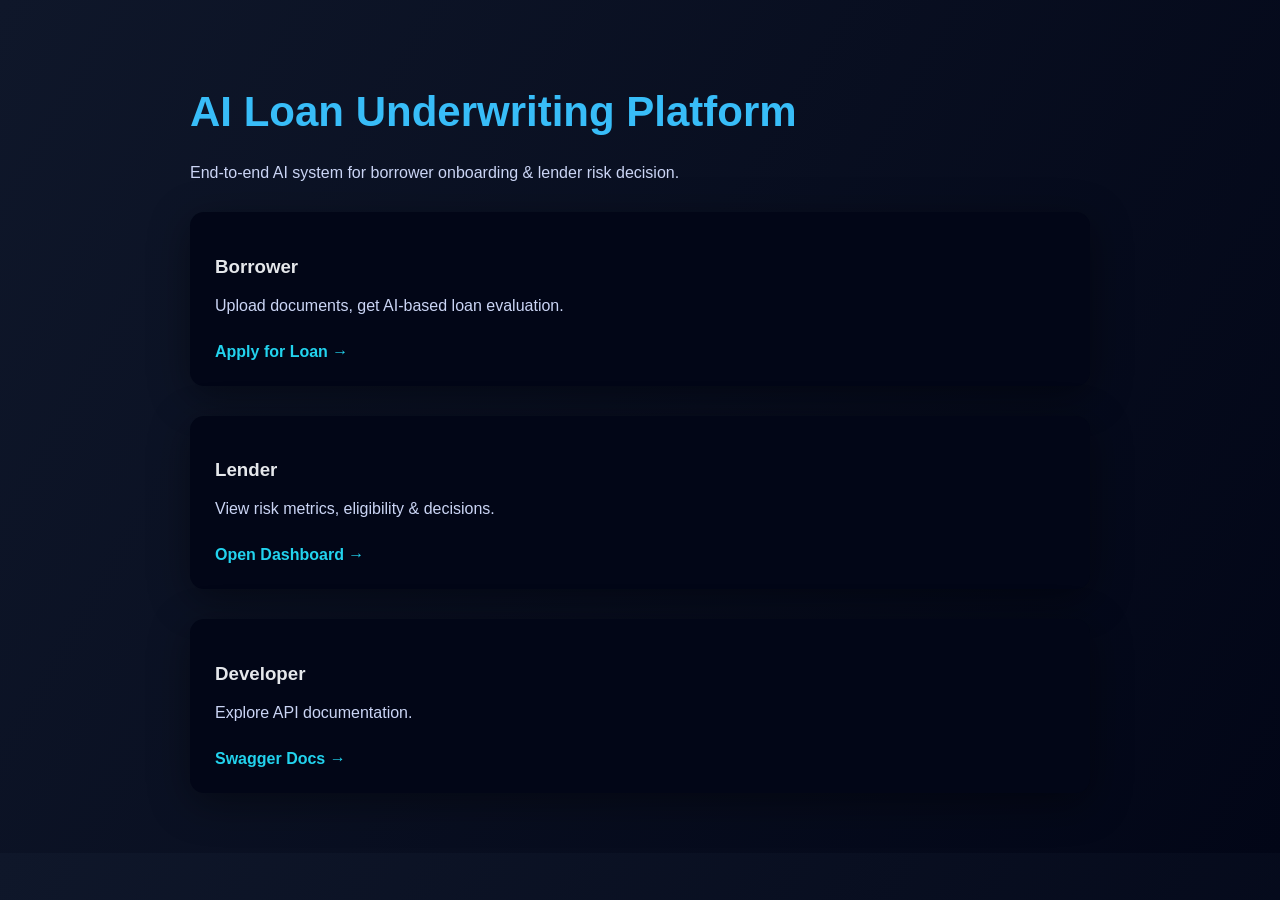
==== templates/index.html @ 1303980a "ui added" ====
<!DOCTYPE html>
<html>
<head>
  <title>AI Loan Platform</title>
  <style>
    body {
      margin: 0;
      font-family: "Segoe UI", sans-serif;
      background: linear-gradient(120deg, #0f172a, #020617);
      color: #e5e7eb;
    }
    .container {
      max-width: 900px;
      margin: auto;
      padding: 60px 20px;
    }
    h1 {
      color: #38bdf8;
      font-size: 42px;
    }
    p {
      color: #cbd5f5;
    }
    .card {
      background: #020617;
      border-radius: 14px;
      padding: 25px;
      margin-top: 30px;
      box-shadow: 0 10px 40px rgba(0,0,0,0.4);
    }
    a {
      display: inline-block;
      margin-top: 12px;
      color: #22d3ee;
      text-decoration: none;
      font-weight: 600;
    }
    a:hover {
      color: #38bdf8;
    }
  </style>
</head>
<body>
  <div class="container">
    <h1>AI Loan Underwriting Platform</h1>
    <p>End-to-end AI system for borrower onboarding & lender risk decision.</p>

    <div class="card">
      <h3>Borrower</h3>
      <p>Upload documents, get AI-based loan evaluation.</p>
      <a href="/apply-loan-ui">Apply for Loan →</a>
    </div>

    <div class="card">
      <h3>Lender</h3>
      <p>View risk metrics, eligibility & decisions.</p>
      <a href="/dashboard-ui">Open Dashboard →</a>
    </div>

    <div class="card">
      <h3>Developer</h3>
      <p>Explore API documentation.</p>
      <a href="/docs">Swagger Docs →</a>
    </div>
  </div>
</body>
</html>
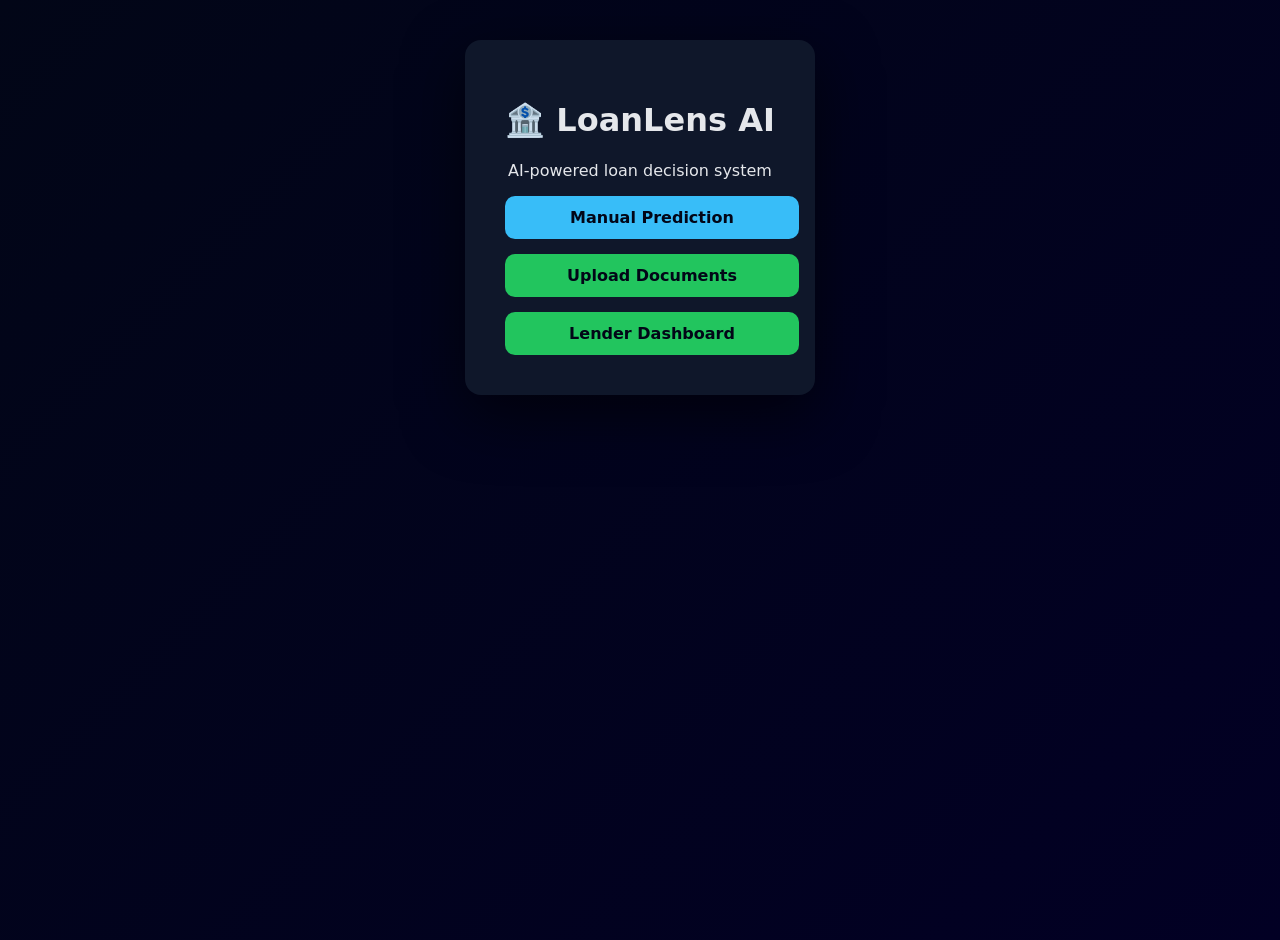
==== commit 56bf225f: "code updated" ====
--- a/templates/index.html
+++ b/templates/index.html
@@ -1,67 +1,18 @@
 <!DOCTYPE html>
 <html>
 <head>
-  <title>AI Loan Platform</title>
-  <style>
-    body {
-      margin: 0;
-      font-family: "Segoe UI", sans-serif;
-      background: linear-gradient(120deg, #0f172a, #020617);
-      color: #e5e7eb;
-    }
-    .container {
-      max-width: 900px;
-      margin: auto;
-      padding: 60px 20px;
-    }
-    h1 {
-      color: #38bdf8;
-      font-size: 42px;
-    }
-    p {
-      color: #cbd5f5;
-    }
-    .card {
-      background: #020617;
-      border-radius: 14px;
-      padding: 25px;
-      margin-top: 30px;
-      box-shadow: 0 10px 40px rgba(0,0,0,0.4);
-    }
-    a {
-      display: inline-block;
-      margin-top: 12px;
-      color: #22d3ee;
-      text-decoration: none;
-      font-weight: 600;
-    }
-    a:hover {
-      color: #38bdf8;
-    }
-  </style>
+  <title>LoanLens AI</title>
+  <link rel="stylesheet" href="/static/style.css">
 </head>
-<body>
-  <div class="container">
-    <h1>AI Loan Underwriting Platform</h1>
-    <p>End-to-end AI system for borrower onboarding & lender risk decision.</p>
+<body class="center">
+  <div class="card">
+    <h1>🏦 LoanLens AI </h1>
+    <p>AI-powered loan decision system</p>
 
-    <div class="card">
-      <h3>Borrower</h3>
-      <p>Upload documents, get AI-based loan evaluation.</p>
-      <a href="/apply-loan-ui">Apply for Loan →</a>
-    </div>
+    <a href="/manual" class="btn">Manual Prediction</a>
+    <a href="/files" class="btn secondary">Upload Documents</a>
+    <a href="/lender-dashboard" class="btn secondary">Lender Dashboard</a>
 
-    <div class="card">
-      <h3>Lender</h3>
-      <p>View risk metrics, eligibility & decisions.</p>
-      <a href="/dashboard-ui">Open Dashboard →</a>
-    </div>
-
-    <div class="card">
-      <h3>Developer</h3>
-      <p>Explore API documentation.</p>
-      <a href="/docs">Swagger Docs →</a>
-    </div>
   </div>
 </body>
 </html>
--- a/static/style.css
+++ b/static/style.css
@@ -0,0 +1,83 @@
+/* ---------- Global ---------- */
+body {
+  margin: 0;
+  
+  background: linear-gradient(135deg, #020617, #020024);
+  color: #e5e7eb;
+  font-family: system-ui;
+}
+
+/* ---------- Center Utility (FOR FORMS ONLY) ---------- */
+.center {
+  min-height: 100vh;
+  display: flex;
+  justify-content: center;
+  align-items: flex-start;   /* ✅ FIX */
+  padding-top: 40px;         /* spacing from top */
+}
+
+
+
+/* ---------- Card ---------- */
+.card {
+  background: #0f172a;
+  padding: 40px;
+  border-radius: 16px;
+  box-shadow: 0 20px 60px rgba(0,0,0,.6);
+  text-align: center;
+}
+
+/* Wider cards (manual / upload) */
+.wide {
+  width: 520px;
+}
+
+/* ---------- Inputs ---------- */
+input {
+  width: 100%;
+  padding: 10px;
+  margin: 8px 0;
+  border-radius: 8px;
+  border: none;
+  outline: none;
+}
+
+/* ---------- Buttons ---------- */
+.btn {
+  display: block;
+  width: 100%;
+  background: #38bdf8;
+  color: #020617;
+  padding: 12px;
+  margin-top: 15px;
+  border-radius: 10px;
+  font-weight: 600;
+  text-decoration: none;
+  border: none;
+  cursor: pointer;
+}
+
+.btn:disabled {
+  opacity: 0.6;
+  cursor: not-allowed;
+}
+
+.secondary {
+  background: #22c55e;
+}
+
+/* ---------- Output ---------- */
+pre {
+  text-align: left;
+  background: #020617;
+  padding: 15px;
+  border-radius: 10px;
+  margin-top: 20px;
+  overflow: auto;
+}
+
+.wide-xl {
+  width: 1000px;
+  max-width: 96vw;
+}
+
